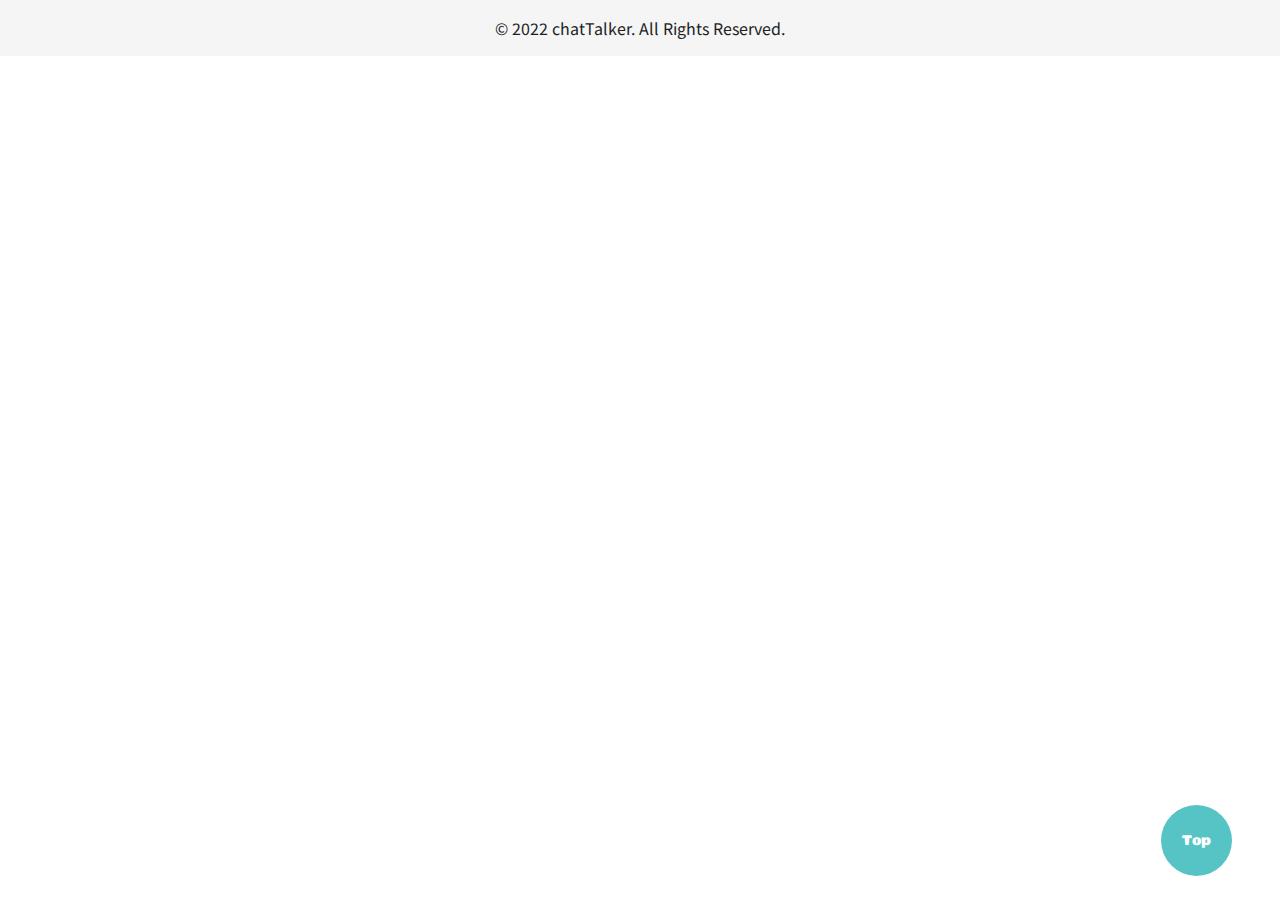
==== price.html @ 8a812c89 "index" ====
<!DOCTYPE html>
<html lang="en">
  <head>
    <meta charset="UTF-8" />
    <meta http-equiv="X-UA-Compatible" content="IE=edge" />
    <meta name="viewport" content="width=device-width, initial-scale=1.0" />
    <link rel="stylesheet" href="scss/all.css" />
    <script src="https://ajax.aspnetcdn.com/ajax/jQuery/jquery-3.6.0.min.js"></script>
    <title>ChatTalker 價格表</title>
  </head>
  <body>
    <button type="button" class="stickyTop text-center fz-16">Top</button>

    <!-- <header class="price_bg">
      <div class="m_yellowbb">
      <nav class="container card_box_aic">
        <a href="index.html"
          ><img
            class="logo"
            src="https://raw.githubusercontent.com/hexschool/webLayoutTraining1st/53d3c0b0e4d2885789ac1fcb666e427365a39207/chatTalker_images/logo.png"
            alt="chatTalker Logo"
        /></a>
        <a href="price.html" class="btn_nav btn_base">方案費用</a>
      </nav></div>
      <div class="banner container">
        <h1 class="fz-48b mfz-32">計費方式說明</h1>
        <h2>聊天機器人幫你實現增粉、轉單、客服等目標</h2>  
      </div>
      
      <img class="bannerpic" src="https://raw.githubusercontent.com/hexschool/webLayoutTraining1st/53d3c0b0e4d2885789ac1fcb666e427365a39207/chatTalker_images/banner.svg"> -->


    </header>

    <footer class="footerBottom text-center">
      © 2022 chatTalker. All Rights Reserved.
    </footer>
  </body>

  <script>
    $(".stickyTop").click(function () {
      $("html, body").animate({ scrollTop: 0 }, "slow");
      return false;
    });
  </script>
</html>
---- scss/all.css ----
@charset "UTF-8";
@import url("https://fonts.googleapis.com/css2?family=Comfortaa&family=Noto+Sans+TC:wght@400;700&family=Wendy+One&display=swap");
/* http://meyerweb.com/eric/tools/css/reset/ 
   v2.0 | 20110126
   License: none (public domain)
*/
html,
body,
div,
span,
applet,
object,
iframe,
h1,
h2,
h3,
h4,
h5,
h6,
p,
blockquote,
pre,
a,
abbr,
acronym,
address,
big,
cite,
code,
del,
dfn,
em,
img,
ins,
kbd,
q,
s,
samp,
small,
strike,
strong,
tt,
var,
b,
u,
i,
center,
dl,
dt,
dd,
ol,
ul,
li,
fieldset,
form,
label,
legend,
table,
caption,
tbody,
tfoot,
thead,
tr,
th,
td,
article,
aside,
canvas,
details,
embed,
figure,
figcaption,
footer,
header,
hgroup,
menu,
nav,
output,
ruby,
section,
summary,
time,
mark,
audio,
video {
  margin: 0;
  padding: 0;
  border: 0;
  font-size: 100%;
  font: inherit;
  vertical-align: baseline;
}

/* HTML5 display-role reset for older browsers */
article,
aside,
details,
figcaption,
figure,
footer,
header,
hgroup,
menu,
nav,
section {
  display: block;
}

body {
  line-height: 1;
}

ol,
ul {
  list-style: none;
}

blockquote,
q {
  quotes: none;
}

blockquote:before,
blockquote:after,
q:before,
q:after {
  content: '';
  content: none;
}

table {
  border-collapse: collapse;
  border-spacing: 0;
}

a {
  text-decoration: none;
}

*,
*::before,
*::after {
  box-sizing: border-box;
  -webkit-box-sizing: border-box;
}

img {
  -webkit-box-sizing: content-box;
          box-sizing: content-box;
  max-width: 100%;
  height: auto;
}

body {
  font-family: "Noto Sans TC", "PingFang TC", "Microsoft JhengHei", "微軟正黑體", "Helvetica Neue", Helvetica, Arial, sans-serif;
  font-size: 16px;
  color: #221E1F;
  font-weight: 400;
  line-height: 24px;
}

.container {
  max-width: 1128px;
  margin: 0 auto;
  padding-left: 20px;
  padding-right: 20px;
}

@media (max-width: 992px) {
  .container {
    max-width: 660px;
  }
}

nav {
  padding-top: 16px;
  padding-bottom: 16px;
  z-index: 10;
  position: relative;
}

nav .logo {
  width: auto;
  height: 40px;
}

@media (max-width: 992px) {
  .m_yellowbb {
    border-bottom: 2px solid #F5CA52;
    z-index: 10;
  }
  nav div {
    padding-top: 16px;
    padding-bottom: 16px;
  }
  nav .logo {
    height: 24px;
    vertical-align: middle;
  }
}

.footerBottom {
  padding-top: 16px;
  padding-bottom: 16px;
  background-color: #F5F5F5;
}

.stickyTop {
  border-radius: 50px;
  border: 0px;
  background-color: #56C4C5;
  font-family: 'Wendy One', sans-serif;
  color: #FFFFFF;
  display: block;
  position: fixed;
  bottom: 24px;
  right: 48px;
  width: 71px;
  height: 71px;
  cursor: pointer;
  z-index: 5;
}

.stickyTop:hover {
  background-color: #2e8687;
  border: 5px solid #2e8687;
  width: 74px;
  height: 74px;
  bottom: 22px;
  right: 46px;
}

@media (max-width: 992px) {
  .stickyTop {
    font-size: 14px;
    width: 50px;
    height: 50px;
    bottom: 40px;
    right: 16px;
  }
  .stickyTop:hover {
    width: 54px;
    height: 54px;
    bottom: 38px;
    right: 14px;
  }
}

.fz-48b {
  font-size: 48px;
  font-weight: 700;
  line-height: 70px;
}

.fz-32b {
  font-size: 32px;
  font-weight: 700;
  line-height: 46px;
}

.fz-24b {
  font-size: 24px;
  font-weight: 700;
}

.fz-18b {
  font-size: 18px;
  font-weight: 700;
  line-height: 26px;
}

.fz-16b {
  font-size: 16px;
  font-weight: 700;
}

.fz-20 {
  font-size: 20px;
}

.fz-18 {
  font-size: 18px;
  line-height: 26px;
}

.fz-16 {
  font-size: 16px;
}

@media (max-width: 992px) {
  .mfz-32 {
    font-size: 32px;
    line-height: 46px;
  }
  .mfz-28 {
    font-size: 28px;
  }
  .mfz-24 {
    font-size: 24px;
  }
  .mfz-18 {
    font-size: 18px;
    line-height: 26px;
  }
  .mfz-16 {
    font-size: 16px;
  }
}

.fc-green {
  color: #56C4C5;
}

.fc-black {
  color: #221E1F;
}

.text-center {
  text-align: center;
}

.col-1 {
  width: 100%;
}

.col-2 {
  width: 50%;
}

.col-3 {
  width: 33.333%;
}

.col-4 {
  width: 25%;
}

.col-5-12 {
  width: 42%;
}

.col-7-12 {
  width: 58%;
}

@media (max-width: 992px) {
  .mcol-1 {
    width: 100%;
  }
}

.card_box_aic {
  display: -webkit-box;
  display: -ms-flexbox;
  display: flex;
  -ms-flex-wrap: wrap;
      flex-wrap: wrap;
  -webkit-box-pack: justify;
      -ms-flex-pack: justify;
          justify-content: space-between;
  -webkit-box-align: center;
      -ms-flex-align: center;
          align-items: center;
}

.card_box_ais {
  display: -webkit-box;
  display: -ms-flexbox;
  display: flex;
  -ms-flex-wrap: wrap;
      flex-wrap: wrap;
  -webkit-box-pack: justify;
      -ms-flex-pack: justify;
          justify-content: space-between;
  -webkit-box-align: stretch;
      -ms-flex-align: stretch;
          align-items: stretch;
}

.btn_base {
  /* Structure */
  display: inline-block;
  vertical-align: middle;
  text-align: center;
  cursor: pointer;
  font-family: "Noto Sans TC", "PingFang TC", "Microsoft JhengHei", "微軟正黑體", "Helvetica Neue", Helvetica, Arial, sans-serif;
}

.btn_nav {
  font-size: 16px;
  padding: 8px 32px;
  border: none;
  background-color: #FF5D50;
  border-radius: 22px;
  color: #FFFFFF;
}

.btn_nav:hover {
  background-color: #e91100;
}

.btn_solid,
.btn_active {
  font-size: 18px;
  padding: 12px 32px;
  border-radius: 27px;
  color: #FFFFFF;
  background-color: #56C4C5;
}

.btn_solid:hover {
  background-color: #2e8687;
}

.btn_ghost {
  font-size: 18px;
  padding: 12px 32px;
  border-radius: 27px;
  color: #56C4C5;
  background-color: #FFFFFF;
  border: 1px solid #56C4C5;
}

.btn_ghost:hover {
  color: #FFFFFF;
  background-color: #56C4C5;
}

.dec_circle_top {
  max-width: 360px;
  -webkit-transform: translateX(-65%) translateY(-50%);
          transform: translateX(-65%) translateY(-50%);
}

.imgwrap {
  position: relative;
  margin-top: -117px;
  outline: 1px #00000014;
}

.dec_circle_middle {
  position: absolute;
  right: 0;
  width: 310px;
  overflow-x: hidden;
  z-index: -1;
}

.dec_circle_middle img {
  -webkit-transform: translateX(100px);
          transform: translateX(100px);
}

.dec_circle_bottom {
  max-width: 150px;
  margin-left: -75px;
  z-index: -99;
  position: relative;
}

@media (max-width: 992px) {
  .dec_circle_top {
    width: 126px;
    -webkit-transform: translateX(-65%) translateY(100%);
            transform: translateX(-65%) translateY(100%);
  }
  .imgwrap {
    margin-top: -103px;
  }
  .dec_circle_middle {
    width: 135px;
  }
  .dec_circle_middle img {
    -webkit-transform: translateX(47px);
            transform: translateX(47px);
  }
}

.index_bg {
  background-image: url("https://raw.githubusercontent.com/hexschool/webLayoutTraining1st/53d3c0b0e4d2885789ac1fcb666e427365a39207/chatTalker_images/bg_home.svg");
  background-position: right 0px bottom 0px;
  background-repeat: no-repeat;
  height: 768px;
}

.index_bg .banner {
  padding-top: 30px;
  padding-bottom: 30px;
}

.index_bg h3 {
  margin: 8px 0 16px 0;
}

@media (max-width: 992px) {
  .index_bg {
    background-image: url("https://raw.githubusercontent.com/hexschool/webLayoutTraining1st/53d3c0b0e4d2885789ac1fcb666e427365a39207/chatTalker_images/bg_home_sm.svg");
    background-position: left 50% bottom 0px;
    height: auto;
  }
  .index_bg .banner {
    -webkit-box-orient: vertical;
    -webkit-box-direction: normal;
        -ms-flex-direction: column;
            flex-direction: column;
    padding-top: 32px;
    padding-bottom: 32px;
  }
}

.socialapp {
  margin-top: -240px;
}

.socialapp h2 {
  margin-bottom: 48px;
}

.socialapp li {
  width: 33.3333%;
  text-align: center;
}

.socialapp li img {
  max-width: 90px;
}

.socialapp h4 {
  font-weight: 700;
  font-size: 24px;
  color: #221E1F;
  margin-top: 24px;
  margin-bottom: 24px;
}

.socialapp p {
  color: #747474;
}

@media (max-width: 992px) {
  .socialapp {
    margin-top: 0px;
  }
  .socialapp li {
    width: 100%;
    margin-bottom: 24px;
  }
  .socialapp h4 {
    font-weight: 700;
    font-size: 18px;
    color: #221E1F;
    margin-top: 16px;
    margin-bottom: 16px;
  }
}

.anyrole h2 {
  margin-bottom: 16px;
  margin-top: 100px;
}

.anyrole h3 {
  margin-bottom: 48px;
}

.anyrole li {
  width: calc(100% / 4 - 12px);
  border-radius: 12px;
  -webkit-box-shadow: 0px 2px 10px #00000014;
          box-shadow: 0px 2px 10px #00000014;
  text-align: center;
  margin-right: 16px;
  padding-bottom: 24px;
  background-color: #FFFFFF;
}

.anyrole li:nth-last-child(1) {
  margin-right: 0;
}

.anyrole li img {
  max-width: 260px;
  border-radius: 12px 12px 0px 0px;
}

.anyrole h4 {
  font-weight: 700;
  font-size: 16px;
  color: #56C4C5;
  margin-top: 16px;
  margin-bottom: 16px;
}

@media (max-width: 992px) {
  .anyrole {
    margin-top: 0px;
  }
  .anyrole ul {
    -webkit-box-pack: center;
        -ms-flex-pack: center;
            justify-content: center;
    margin-right: 0;
  }
  .anyrole li {
    width: 260px;
    margin-bottom: 24px;
    margin-right: 8px;
    margin-left: 8px;
  }
  .anyrole h3 {
    margin-bottom: 32px;
  }
}

.persona {
  margin-top: 217px;
}

.persona ul {
  -webkit-box-pack: start;
      -ms-flex-pack: start;
          justify-content: start;
}

.persona li {
  width: 230px;
  padding-left: 32px;
  padding-right: 32px;
  border-radius: 12px;
  -webkit-box-shadow: 0px 2px 10px #00000014;
          box-shadow: 0px 2px 10px #00000014;
  margin-bottom: 28px;
  padding: 32px;
  padding-bottom: 48px;
}

.persona li:nth-child(odd) {
  margin-right: 47px;
}

.persona h2 {
  margin-bottom: 16px;
}

.persona h4 {
  font-weight: 700;
  font-size: 18px;
  color: #221E1F;
  margin-top: 24px;
  margin-bottom: 20px;
}

.persona a {
  margin-top: 24px;
}

.bg-circle {
  width: 86px;
  height: 86px;
  border-radius: 50px;
  text-align: center;
  -webkit-box-shadow: 0px 2px 10px #00000014;
          box-shadow: 0px 2px 10px #00000014;
  position: relative;
}

.bg-circle img {
  position: absolute;
  left: 50%;
  top: 50%;
  -webkit-transform: translateX(-50%) translateY(-50%);
          transform: translateX(-50%) translateY(-50%);
}

@media (max-width: 992px) {
  .persona {
    -ms-flex-wrap: wrap-reverse;
        flex-wrap: wrap-reverse;
    margin-top: 163px;
  }
  .persona ul {
    -webkit-box-pack: center;
        -ms-flex-pack: center;
            justify-content: center;
  }
  .persona li {
    margin: 0px 10px 24px 10px;
  }
  .persona li:nth-child(odd) {
    margin-right: 10px;
  }
  .titlebox {
    text-align: center;
    padding: 0px;
    margin-bottom: 44px;
  }
}

.comment {
  margin-top: 100px;
}

.comment h2 {
  margin-top: 72px;
  margin-bottom: 48px;
}

.comment ul {
  margin-top: -40px;
}

.comment hr {
  border: 1px solid #DDDDDD;
  margin-top: 24px;
  margin-bottom: 24px;
}

.comment li {
  width: calc(100%/3 - 10.67px);
  -webkit-box-shadow: 0px 2px 10px #00000014;
          box-shadow: 0px 2px 10px #00000014;
  border-radius: 12px;
  margin-right: 16px;
  padding: 0 32px 24px 32px;
  background-color: #FFFFFF;
}

.comment li:nth-last-child(1) {
  margin-right: 0px;
}

.comment .textbye {
  overflow: hidden;
  text-overflow: ellipsis;
  display: -webkit-box;
  -webkit-line-clamp: 3;
  -webkit-box-orient: vertical;
}

.facepic {
  border-radius: 50px;
  width: 80px;
  margin-top: -56px;
}

.name-rate {
  margin-top: 8px;
}

.rate img {
  margin-right: 8px;
  vertical-align: middle;
}

@media (max-width: 992px) {
  .comment li {
    width: 100%;
    margin-bottom: 32px;
  }
  .comment hr {
    margin-top: 16px;
    margin-bottom: 16px;
  }
}

.footerBanner {
  margin-top: 100px;
  margin-bottom: 100px;
  background-image: url("https://raw.githubusercontent.com/hexschool/webLayoutTraining1st/53d3c0b0e4d2885789ac1fcb666e427365a39207/chatTalker_images/home_footer.svg");
  background-repeat: no-repeat;
  background-position: center;
  background-size: cover;
  width: 100%;
  padding-top: 260px;
}

.footerBanner p {
  margin-bottom: 48px;
}

.footerBanner .btn_base {
  margin: 0 auto;
}

@media (max-width: 992px) {
  .footerBanner {
    padding-top: 293px;
    margin-bottom: 60px;
    margin-top: 60px;
  }
}

@media (max-width: 624px) {
  .footerBanner {
    background-size: contain;
    background-image: url("https://raw.githubusercontent.com/hexschool/webLayoutTraining1st/53d3c0b0e4d2885789ac1fcb666e427365a39207/chatTalker_images/footer_sm.svg");
    background-position: top;
  }
}
/*# sourceMappingURL=all.css.map */
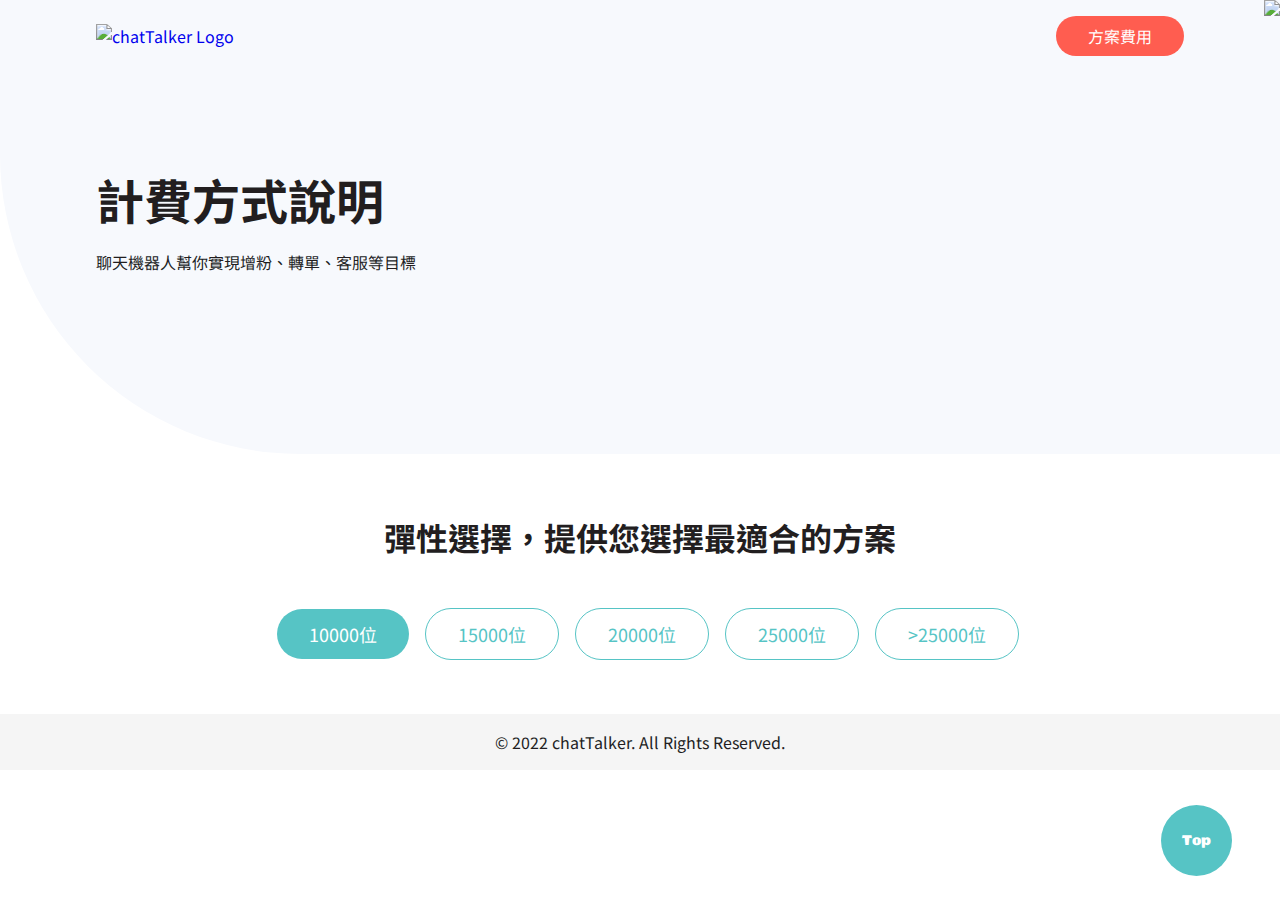
==== commit 36a58083: "price page header" ====
--- a/price.html
+++ b/price.html
@@ -11,26 +11,46 @@
   <body>
     <button type="button" class="stickyTop text-center fz-16">Top</button>
 
-    <!-- <header class="price_bg">
+    <header class="price_bg">
       <div class="m_yellowbb">
-      <nav class="container card_box_aic">
-        <a href="index.html"
-          ><img
-            class="logo"
-            src="https://raw.githubusercontent.com/hexschool/webLayoutTraining1st/53d3c0b0e4d2885789ac1fcb666e427365a39207/chatTalker_images/logo.png"
-            alt="chatTalker Logo"
-        /></a>
-        <a href="price.html" class="btn_nav btn_base">方案費用</a>
-      </nav></div>
-      <div class="banner container">
-        <h1 class="fz-48b mfz-32">計費方式說明</h1>
-        <h2>聊天機器人幫你實現增粉、轉單、客服等目標</h2>  
+        <nav class="container card_box_aic">
+          <a href="index.html"
+            ><img
+              class="logo"
+              src="https://raw.githubusercontent.com/hexschool/webLayoutTraining1st/53d3c0b0e4d2885789ac1fcb666e427365a39207/chatTalker_images/logo.png"
+              alt="chatTalker Logo"
+          /></a>
+          <a href="price.html" class="btn_nav btn_base">方案費用</a>
+        </nav>
       </div>
-      
-      <img class="bannerpic" src="https://raw.githubusercontent.com/hexschool/webLayoutTraining1st/53d3c0b0e4d2885789ac1fcb666e427365a39207/chatTalker_images/banner.svg"> -->
+      <div class="banner">
+        <h1 class="fz-48b mfz-32 container">計費方式說明</h1>
+        <h2 class="container">聊天機器人幫你實現增粉、轉單、客服等目標</h2>
+        <img
+        class="bannerpic"
+        src="https://raw.githubusercontent.com/hexschool/webLayoutTraining1st/53d3c0b0e4d2885789ac1fcb666e427365a39207/chatTalker_images/banner.svg"
+      />
+      </div>
 
 
     </header>
+
+<div class="priceTable container">
+  <h2 class="fz-32b mfz-28 text-center">彈性選擇，提供您選擇最適合的方案</h2>
+<ul class="price_btn">
+  <li><button type="button" class="btn_base btn_solid">10000位</button></li>
+  <li><button type="button" class="btn_base btn_ghost">15000位</button></li>
+  <li><button type="button" class="btn_base btn_ghost">20000位</button></li>
+  <li><button type="button" class="btn_base btn_ghost">25000位</button></li>
+  <li><button type="button" class="btn_base btn_ghost">>25000位</button></li>
+</ul>
+
+<ul>
+  <li class="priceBOx"></li>
+  <li class="priceBOx"></li>
+</ul>
+
+</div>
 
     <footer class="footerBottom text-center">
       © 2022 chatTalker. All Rights Reserved.
--- a/scss/all.css
+++ b/scss/all.css
@@ -406,6 +406,7 @@
   border-radius: 27px;
   color: #FFFFFF;
   background-color: #56C4C5;
+  border: none;
 }
 
 .btn_solid:hover {
@@ -702,7 +703,6 @@
 
 .comment h2 {
   margin-top: 72px;
-  margin-bottom: 48px;
 }
 
 .comment ul {
@@ -753,9 +753,18 @@
 }
 
 @media (max-width: 992px) {
+  .comment h2 {
+    margin-bottom: 0px;
+  }
+  .comment ul {
+    margin-top: -56px;
+  }
   .comment li {
     width: 100%;
-    margin-bottom: 32px;
+    margin-bottom: 90px;
+  }
+  .comment li:nth-last-child(1) {
+    margin-bottom: 0;
   }
   .comment hr {
     margin-top: 16px;
@@ -797,4 +806,83 @@
     background-position: top;
   }
 }
+
+.price_bg {
+  max-height: 470px;
+  background-color: #F7F9FD;
+  background-repeat: no-repeat;
+  background-position: top right;
+  border-radius: 0px 0px 0px 300px;
+}
+
+.price_bg h1 {
+  margin-bottom: 16px;
+}
+
+.price_bg .banner {
+  padding-bottom: 180px;
+  padding-top: 92px;
+}
+
+.bannerpic {
+  position: absolute;
+  top: 0;
+  right: 0;
+}
+
+@media (max-width: 992px) {
+  .price_bg {
+    border-radius: 0px 0px 0px 120px;
+  }
+  .price_bg .m_yellowbb {
+    background-color: #FFFFFF;
+  }
+  .price_bg .banner {
+    padding-bottom: 120px;
+    padding-top: 48px;
+  }
+  .price_bg .bannerpic {
+    width: 50%;
+    top: 73.6px;
+  }
+}
+
+@media (max-width: 624px) {
+  .price_bg {
+    max-height: 568px;
+  }
+  .price_bg .banner {
+    padding-bottom: 361px;
+    background-image: url("https://raw.githubusercontent.com/hexschool/webLayoutTraining1st/53d3c0b0e4d2885789ac1fcb666e427365a39207/chatTalker_images/banner_sm.svg");
+    background-repeat: no-repeat;
+    background-size: cover;
+    background-position: bottom right;
+    max-height: 495px;
+  }
+  .price_bg .bannerpic {
+    display: none;
+  }
+}
+
+.priceTable h2 {
+  margin-top: 60px;
+  margin-bottom: 48px;
+}
+
+.price_btn {
+  display: -webkit-box;
+  display: -ms-flexbox;
+  display: flex;
+  -webkit-box-pack: center;
+      -ms-flex-pack: center;
+          justify-content: center;
+  -webkit-box-align: center;
+      -ms-flex-align: center;
+          align-items: center;
+  margin-bottom: 54px;
+}
+
+.price_btn li {
+  margin-left: 16px;
+}
 /*# sourceMappingURL=all.css.map */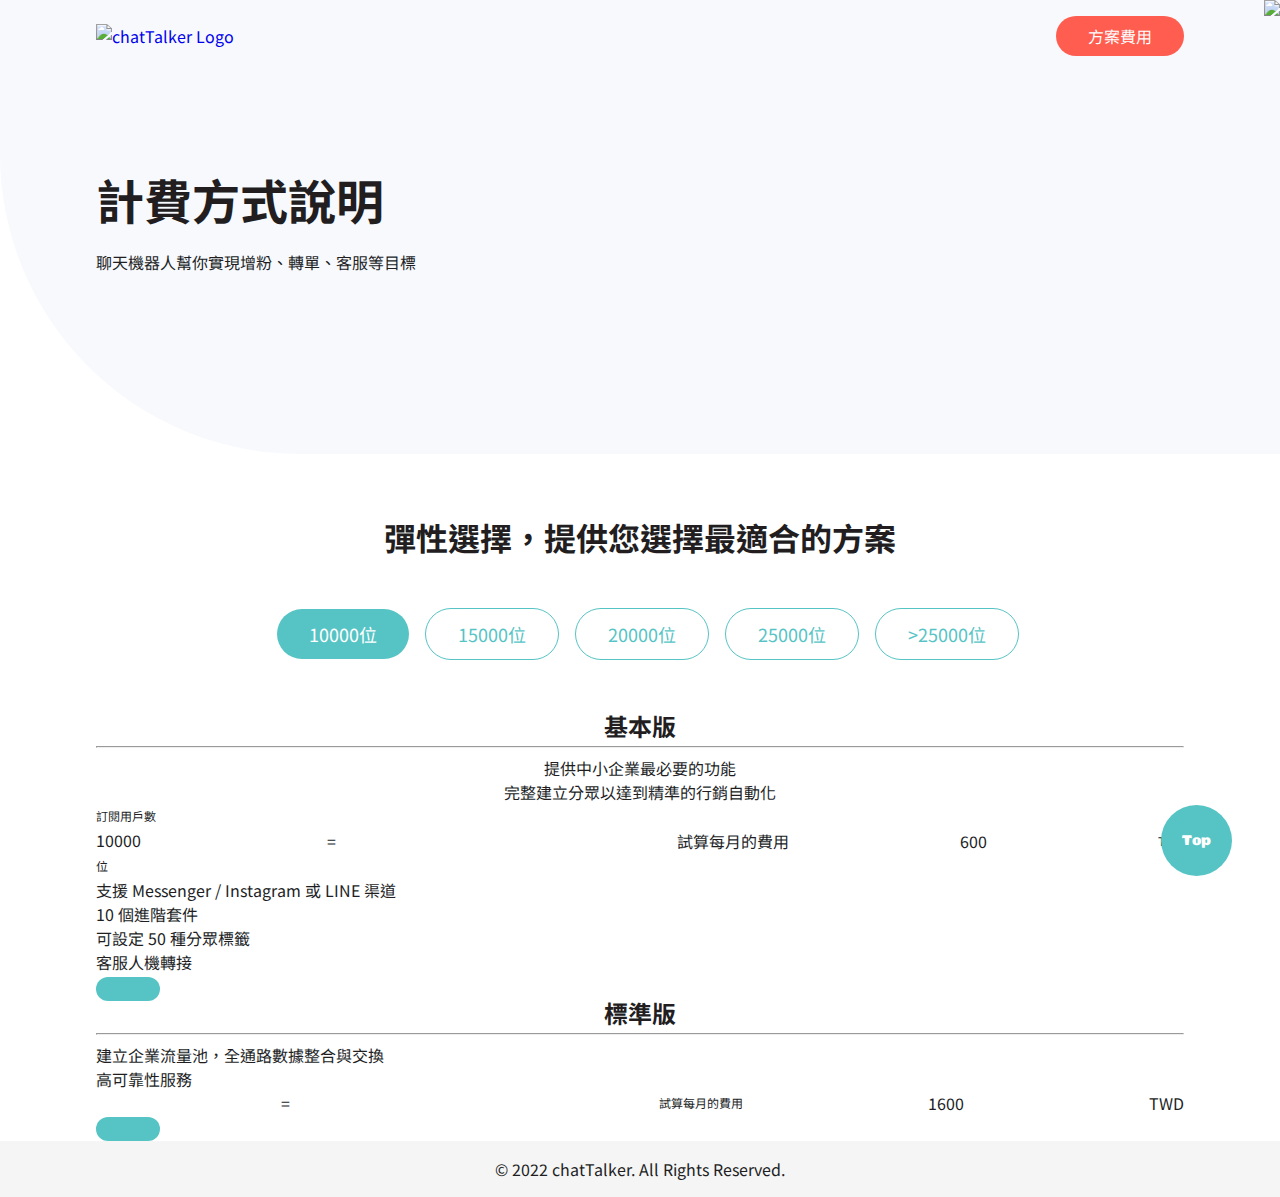
==== commit f966980c: "price table" ====
--- a/price.html
+++ b/price.html
@@ -46,8 +46,50 @@
 </ul>
 
 <ul>
-  <li class="priceBOx"></li>
-  <li class="priceBOx"></li>
+  <li class="priceBox">
+    <h4 class="text-center fz-24b">基本版</h4>
+    <hr>
+    <p class="text-center ">提供中小企業最必要的功能<br>完整建立分眾以達到精準的行銷自動化</p>
+    <div class="priceMath card_box_aic">
+      <div class="subcirbe">
+        <p class="fz-12">訂閱用戶數</p>
+        <p class="ppl fz-32">10000</p><span class="fz-12">位</span>
+      </div>
+      <p>=</p>
+      <div class="fee"></div>
+      <p>試算每月的費用</p>
+      <p class="fz-32">600</p><span class="fz-12">TWD</span>
+    </div>
+    <ul class="function">
+      <li>支援 Messenger / Instagram 或 LINE 渠道</li>
+      <li>10 個進階套件</li>
+      <li>可設定 50 種分眾標籤</li>
+      <li>客服人機轉接</li>
+    </ul>
+    <a href="#" class="btn_base btn_solid"></a>
+  </li>
+  <li class="priceBox">
+    <h4 class="text-center fz-24b">標準版</h4>
+    <hr>
+    <p>建立企業流量池，全通路數據整合與交換<br>高可靠性服務</p>
+    <div class="priceMath card_box_aic">
+      <div class="subcirbe">
+        <p></p>
+        <p class="fz-32"><span class="fz-12"></span></p>
+      </div>
+      <p>=</p>
+      <div class="fee"></div>
+      <p class="fz-12">試算每月的費用</p>
+      <p>1600</p><span>TWD</span>
+    </div>
+    <ul class="function">
+      <li></li>
+      <li></li>
+      <li></li>
+      <li></li>
+    </ul>
+    <a href="#" class="btn_base btn_solid"></a>
+  </li>
 </ul>
 
 </div>
--- a/scss/all.css
+++ b/scss/all.css
@@ -287,6 +287,10 @@
   font-size: 16px;
 }
 
+.fz-12 {
+  font-size: 12px;
+}
+
 @media (max-width: 992px) {
   .mfz-32 {
     font-size: 32px;
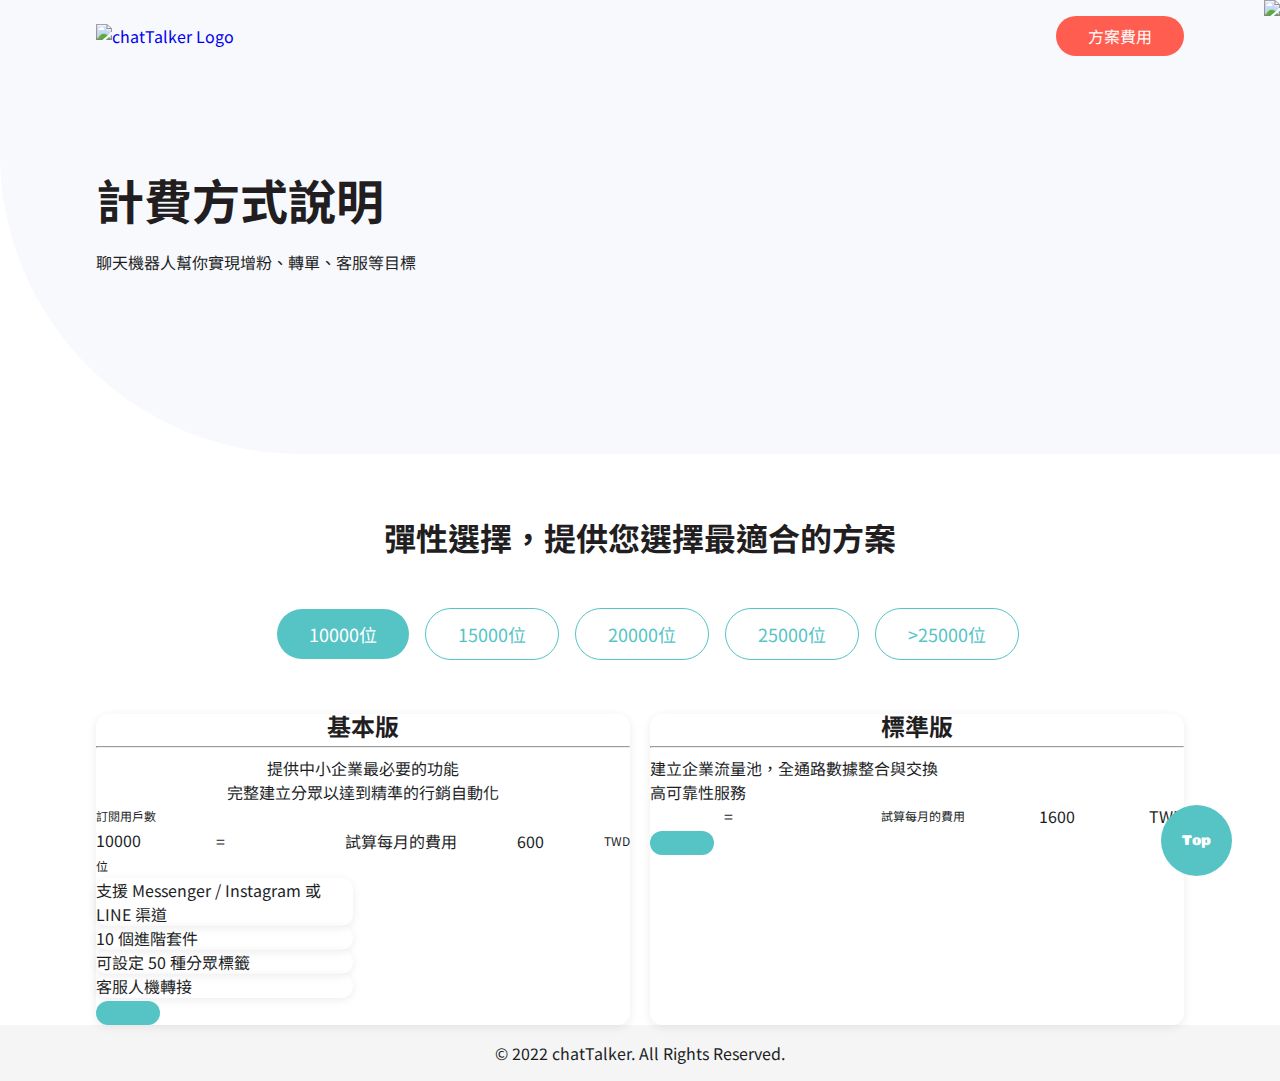
==== commit 99a5ac06: "price" ====
--- a/price.html
+++ b/price.html
@@ -45,8 +45,8 @@
   <li><button type="button" class="btn_base btn_ghost">>25000位</button></li>
 </ul>
 
-<ul>
-  <li class="priceBox">
+<ul class="card_box_ais priceBox">
+  <li class="">
     <h4 class="text-center fz-24b">基本版</h4>
     <hr>
     <p class="text-center ">提供中小企業最必要的功能<br>完整建立分眾以達到精準的行銷自動化</p>
@@ -68,7 +68,7 @@
     </ul>
     <a href="#" class="btn_base btn_solid"></a>
   </li>
-  <li class="priceBox">
+  <li class="">
     <h4 class="text-center fz-24b">標準版</h4>
     <hr>
     <p>建立企業流量池，全通路數據整合與交換<br>高可靠性服務</p>
--- a/scss/all.css
+++ b/scss/all.css
@@ -889,4 +889,15 @@
 .price_btn li {
   margin-left: 16px;
 }
+
+.priceBox li:first-child {
+  margin-right: 20px;
+}
+
+.priceBox li {
+  width: calc(100%/2 - 10px);
+  border-radius: 12px;
+  -webkit-box-shadow: 0px 2px 10px #00000014;
+          box-shadow: 0px 2px 10px #00000014;
+}
 /*# sourceMappingURL=all.css.map */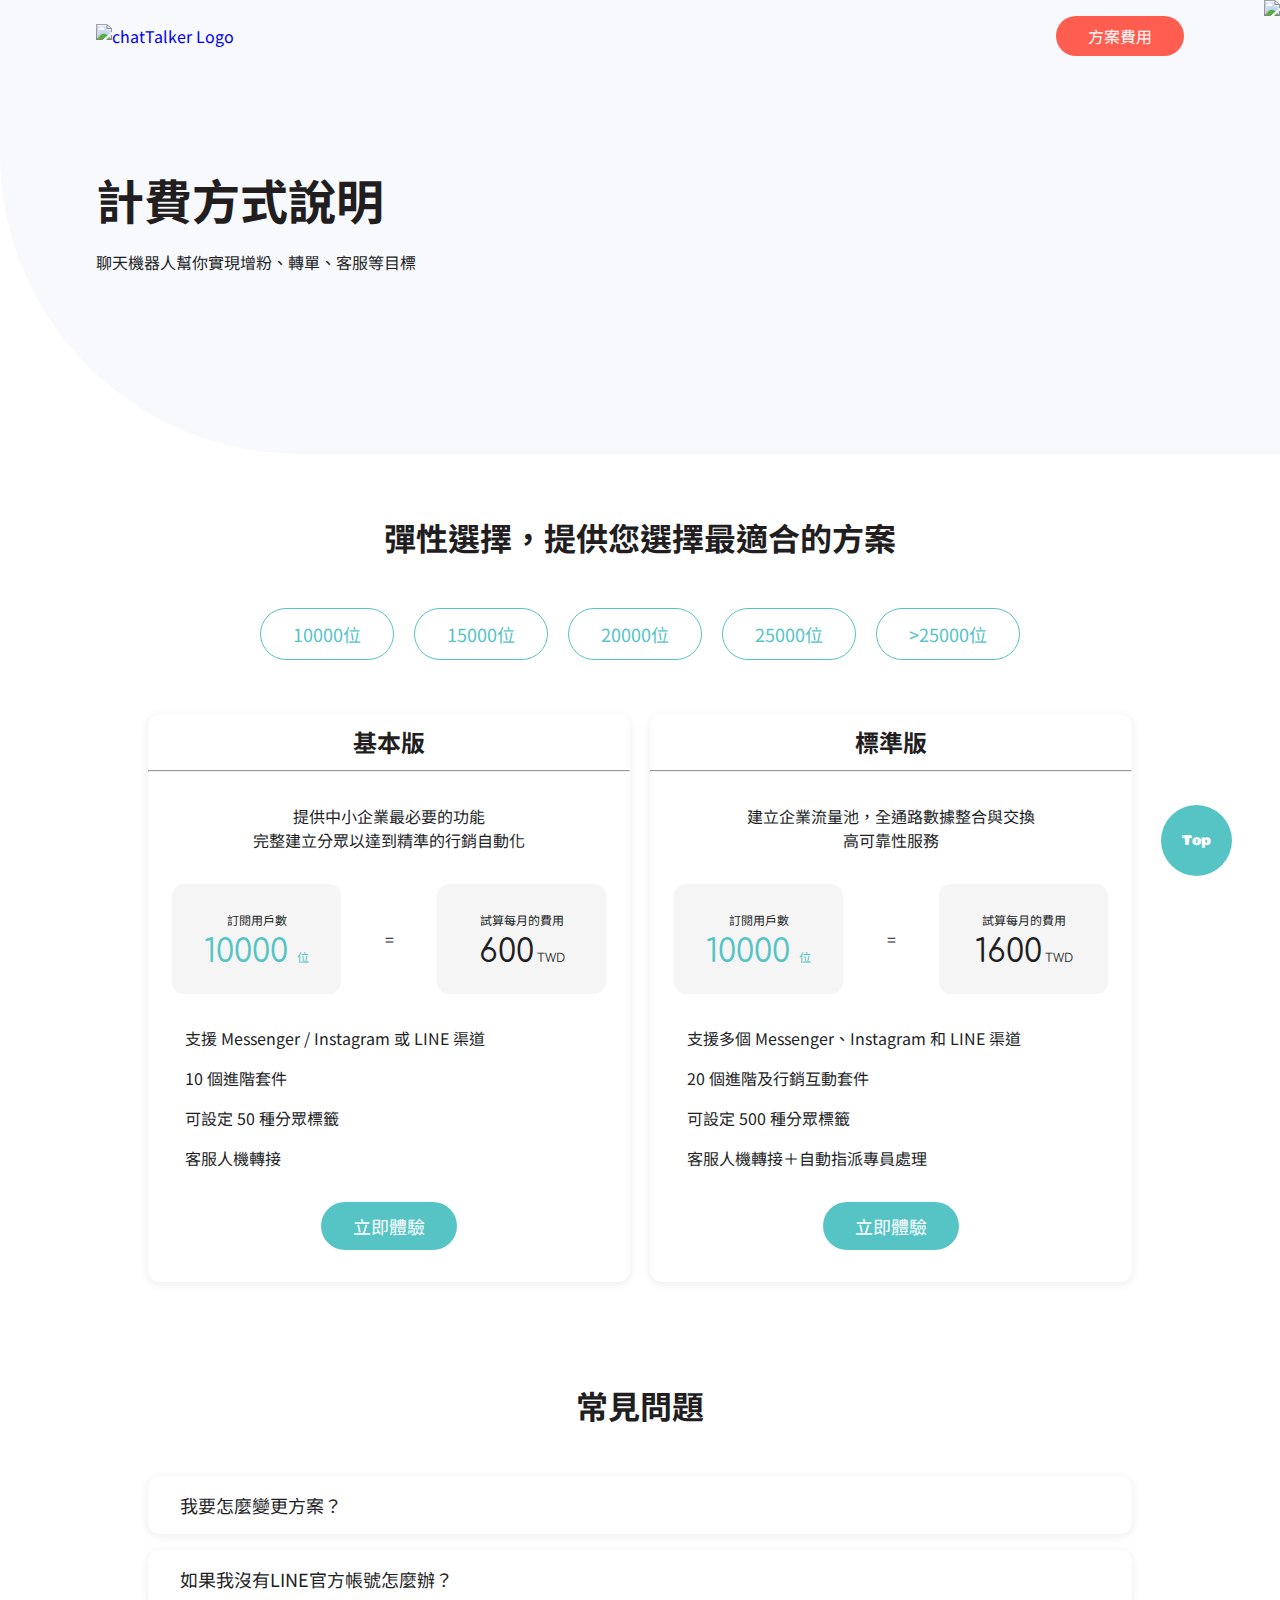
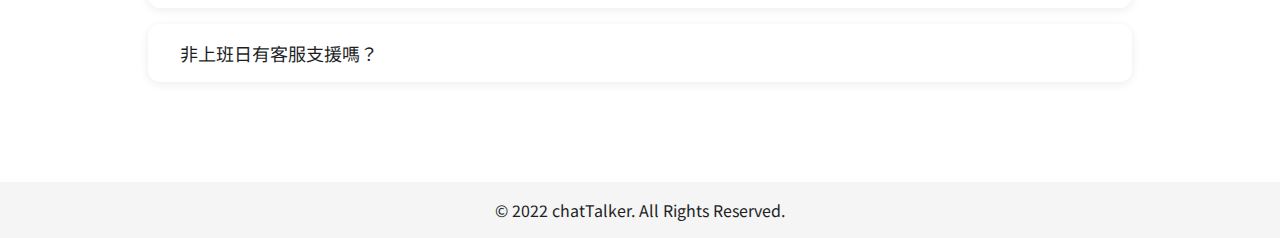
==== commit a80b78dc: "done_v1" ====
--- a/price.html
+++ b/price.html
@@ -27,82 +27,158 @@
         <h1 class="fz-48b mfz-32 container">計費方式說明</h1>
         <h2 class="container">聊天機器人幫你實現增粉、轉單、客服等目標</h2>
         <img
-        class="bannerpic"
-        src="https://raw.githubusercontent.com/hexschool/webLayoutTraining1st/53d3c0b0e4d2885789ac1fcb666e427365a39207/chatTalker_images/banner.svg"
-      />
+          class="bannerpic"
+          src="https://raw.githubusercontent.com/hexschool/webLayoutTraining1st/53d3c0b0e4d2885789ac1fcb666e427365a39207/chatTalker_images/banner.svg"
+        />
+      </div>
+    </header>
+    <main>
+      <div class="priceTable">
+        <h2 class="fz-32b mfz-28 text-center container">
+          彈性選擇，提供您選擇最適合的方案
+        </h2>
+        <div class="price_btn">
+          <div class="nobar">
+            <button type="button" class="chooseBtn btn_base btn_ghost fz-18 font-number">
+              10000</button>
+            <button type="button" class="chooseBtn btn_base btn_ghost fz-18 font-number">
+              15000</button>
+            <button type="button" class="chooseBtn btn_base btn_ghost fz-18 font-number">
+              20000</button>
+            <button type="button" class="chooseBtn btn_base btn_ghost fz-18 font-number">
+              25000</button>
+            <button type="button" class="chooseBtn btn_base btn_ghost fz-18 mfz-16 font-number">
+              >25000</button>
+          </div>
+        </div>
+        <img
+          src="https://raw.githubusercontent.com/hexschool/webLayoutTraining1st/53d3c0b0e4d2885789ac1fcb666e427365a39207/chatTalker_images/ball03.svg"
+          class="dec_circle_price"
+        />
+        <div class="card_box_ais priceSection container">
+          <div class="priceBox">
+            <h4 class="text-center fz-24b">基本版</h4>
+            <hr />
+            <div class="wrap_priceDetail">
+              <p class="text-center">
+                提供中小企業最必要的功能<br />完整建立分眾以達到精準的行銷自動化
+              </p>
+              <div class="priceMath card_box_aic">
+                <div>
+                  <p class="fz-12 text-center">訂閱用戶數</p>
+                  <p
+                    class="fillNum fz-32 mfz-28 fc-green text-center font-number"
+                  >
+                    10000
+                  </p>
+                </div>
+                <p>=</p>
+                <div>
+                  <p class="fz-12 text-center">試算每月的費用</p>
+                  <p class="fillFee fz-32 mfz-28 text-center font-number">
+                    600
+                  </p>
+                </div>
+              </div>
+              <ul class="function">
+                <li>支援 Messenger / Instagram 或 LINE 渠道</li>
+                <li>10 個進階套件</li>
+                <li>可設定 50 種分眾標籤</li>
+                <li>客服人機轉接</li>
+              </ul>
+              <a href="#" class="btn_base btn_solid">立即體驗</a>
+            </div>
+          </div>
+          <div class="priceBox">
+            <h4 class="text-center fz-24b">標準版</h4>
+            <hr />
+            <div class="wrap_priceDetail">
+              <p class="text-center">
+                建立企業流量池，全通路數據整合與交換<br />高可靠性服務
+              </p>
+              <div class="priceMath card_box_aic">
+                <div>
+                  <p class="fz-12 text-center">訂閱用戶數</p>
+                  <p
+                    class="fillNum fz-32 mfz-28 fc-green text-center font-number"
+                  >
+                    10000
+                  </p>
+                </div>
+                <p>=</p>
+                <div class="fee">
+                  <p class="fz-12 text-center">試算每月的費用</p>
+                  <p class="fillFee fz-32 mfz-28 text-center font-number">
+                    1600
+                  </p>
+                </div>
+              </div>
+              <ul class="function">
+                <li>支援多個 Messenger、Instagram 和 LINE 渠道</li>
+                <li>20 個進階及行銷互動套件</li>
+                <li>可設定 500 種分眾標籤</li>
+                <li>客服人機轉接＋自動指派專員處理</li>
+              </ul>
+              <a href="#" class="btn_base btn_solid">立即體驗</a>
+            </div>
+          </div>
+        </div>
       </div>
 
-
-    </header>
-
-<div class="priceTable container">
-  <h2 class="fz-32b mfz-28 text-center">彈性選擇，提供您選擇最適合的方案</h2>
-<ul class="price_btn">
-  <li><button type="button" class="btn_base btn_solid">10000位</button></li>
-  <li><button type="button" class="btn_base btn_ghost">15000位</button></li>
-  <li><button type="button" class="btn_base btn_ghost">20000位</button></li>
-  <li><button type="button" class="btn_base btn_ghost">25000位</button></li>
-  <li><button type="button" class="btn_base btn_ghost">>25000位</button></li>
-</ul>
-
-<ul class="card_box_ais priceBox">
-  <li class="">
-    <h4 class="text-center fz-24b">基本版</h4>
-    <hr>
-    <p class="text-center ">提供中小企業最必要的功能<br>完整建立分眾以達到精準的行銷自動化</p>
-    <div class="priceMath card_box_aic">
-      <div class="subcirbe">
-        <p class="fz-12">訂閱用戶數</p>
-        <p class="ppl fz-32">10000</p><span class="fz-12">位</span>
+      <div class="qaSection container">
+        <h2 class="fz-32b text-center mfz-28">常見問題</h2>
+        <ul class="qalist">
+          <li>
+            <h4 class="fz-18 mfz-16 qatoggle">我要怎麼變更方案？</h4>
+            <p class="qacontent">
+              請聯絡您的業務專員修改訂閱方案，我們將為您進行變更流程。
+            </p>
+          </li>
+          <li>
+            <h4 class="fz-18 mfz-16 qatoggle">
+              如果我沒有LINE官方帳號怎麼辦？
+            </h4>
+            <p class="qacontent">
+              沒關係的，只要您是我們任何一個方案的夥伴，我們的專員可以協助辦理哦！
+            </p>
+          </li>
+          <li>
+            <h4 class="fz-18 mfz-16 qatoggle">非上班日有客服支援嗎？</h4>
+            <p class="qacontent">
+              當然哦！我們錢都收了，不會拋棄你的！
+              請您直接來我們公司，我們假日也都在辦公室。
+            </p>
+          </li>
+        </ul>
       </div>
-      <p>=</p>
-      <div class="fee"></div>
-      <p>試算每月的費用</p>
-      <p class="fz-32">600</p><span class="fz-12">TWD</span>
-    </div>
-    <ul class="function">
-      <li>支援 Messenger / Instagram 或 LINE 渠道</li>
-      <li>10 個進階套件</li>
-      <li>可設定 50 種分眾標籤</li>
-      <li>客服人機轉接</li>
-    </ul>
-    <a href="#" class="btn_base btn_solid"></a>
-  </li>
-  <li class="">
-    <h4 class="text-center fz-24b">標準版</h4>
-    <hr>
-    <p>建立企業流量池，全通路數據整合與交換<br>高可靠性服務</p>
-    <div class="priceMath card_box_aic">
-      <div class="subcirbe">
-        <p></p>
-        <p class="fz-32"><span class="fz-12"></span></p>
-      </div>
-      <p>=</p>
-      <div class="fee"></div>
-      <p class="fz-12">試算每月的費用</p>
-      <p>1600</p><span>TWD</span>
-    </div>
-    <ul class="function">
-      <li></li>
-      <li></li>
-      <li></li>
-      <li></li>
-    </ul>
-    <a href="#" class="btn_base btn_solid"></a>
-  </li>
-</ul>
-
-</div>
-
+    </main>
     <footer class="footerBottom text-center">
       © 2022 chatTalker. All Rights Reserved.
     </footer>
   </body>
 
   <script>
+    //scroll top
     $(".stickyTop").click(function () {
       $("html, body").animate({ scrollTop: 0 }, "slow");
       return false;
     });
+
+    // choose price
+    $(document).ready(function () {
+      $(".chooseBtn").click(function () {
+        $(".fillNum").text($(this).text());
+        $(this).addClass('btn_active');
+        $(this).siblings().removeClass('btn_active');
+      });
+    });
+
+    // Q&A
+    $(document).ready(function () {
+      $(".qatoggle").click(function () {
+        $(this).siblings(".qacontent").slideToggle();
+        $(this).toggleClass("active");
+      });
+    });
   </script>
 </html>
--- a/scss/all.css
+++ b/scss/all.css
@@ -274,6 +274,15 @@
   font-weight: 700;
 }
 
+.fz-12b {
+  font-size: 12px;
+  font-weight: 700;
+}
+
+.fz-32 {
+  font-size: 32px;
+}
+
 .fz-20 {
   font-size: 20px;
 }
@@ -317,6 +326,10 @@
 
 .fc-black {
   color: #221E1F;
+}
+
+.font-number {
+  font-family: 'Comfortaa','Noto Sans TC',sans-serif;
 }
 
 .text-center {
@@ -403,8 +416,7 @@
   background-color: #e91100;
 }
 
-.btn_solid,
-.btn_active {
+.btn_solid {
   font-size: 18px;
   padding: 12px 32px;
   border-radius: 27px;
@@ -431,6 +443,11 @@
   background-color: #56C4C5;
 }
 
+.btn_active {
+  color: #FFFFFF;
+  background-color: #56C4C5;
+}
+
 .dec_circle_top {
   max-width: 360px;
   -webkit-transform: translateX(-65%) translateY(-50%);
@@ -446,14 +463,11 @@
 .dec_circle_middle {
   position: absolute;
   right: 0;
-  width: 310px;
-  overflow-x: hidden;
+  width: 210px;
+  height: 310px;
   z-index: -1;
-}
-
-.dec_circle_middle img {
-  -webkit-transform: translateX(100px);
-          transform: translateX(100px);
+  background-image: url("https://raw.githubusercontent.com/hexschool/webLayoutTraining1st/53d3c0b0e4d2885789ac1fcb666e427365a39207/chatTalker_images/ball02.svg");
+  background-size: cover;
 }
 
 .dec_circle_bottom {
@@ -473,11 +487,8 @@
     margin-top: -103px;
   }
   .dec_circle_middle {
-    width: 135px;
-  }
-  .dec_circle_middle img {
-    -webkit-transform: translateX(47px);
-            transform: translateX(47px);
+    height: 135px;
+    width: 88px;
   }
 }
 
@@ -803,7 +814,7 @@
   }
 }
 
-@media (max-width: 624px) {
+@media (max-width: 600px) {
   .footerBanner {
     background-size: contain;
     background-image: url("https://raw.githubusercontent.com/hexschool/webLayoutTraining1st/53d3c0b0e4d2885789ac1fcb666e427365a39207/chatTalker_images/footer_sm.svg");
@@ -821,6 +832,13 @@
 
 .price_bg h1 {
   margin-bottom: 16px;
+  position: relative;
+  z-index: 1;
+}
+
+.price_bg h2 {
+  position: relative;
+  z-index: 1;
 }
 
 .price_bg .banner {
@@ -842,7 +860,7 @@
     background-color: #FFFFFF;
   }
   .price_bg .banner {
-    padding-bottom: 120px;
+    padding-bottom: 80px;
     padding-top: 48px;
   }
   .price_bg .bannerpic {
@@ -851,7 +869,7 @@
   }
 }
 
-@media (max-width: 624px) {
+@media (max-width: 600px) {
   .price_bg {
     max-height: 568px;
   }
@@ -866,6 +884,10 @@
   .price_bg .bannerpic {
     display: none;
   }
+}
+
+.priceTable {
+  position: relative;
 }
 
 .priceTable h2 {
@@ -886,18 +908,229 @@
   margin-bottom: 54px;
 }
 
-.price_btn li {
-  margin-left: 16px;
-}
-
-.priceBox li:first-child {
-  margin-right: 20px;
-}
-
-.priceBox li {
-  width: calc(100%/2 - 10px);
+.price_btn button {
+  margin-left: 8px;
+  margin-right: 8px;
+  padding: 12px 32px;
+}
+
+.fillNum::after {
+  content: "位";
+  font-size: 12px;
+  display: inline;
+  color: #56C4C5;
+}
+
+.fillFee::after {
+  content: "TWD";
+  font-size: 12px;
+  display: inline;
+  margin-left: -6px;
+}
+
+.chooseBtn::after {
+  content: "位";
+}
+
+@media (max-width: 992px) {
+  .price_btn button {
+    font-size: 16px;
+    margin-left: 6px;
+    padding: 8px 16px;
+  }
+}
+
+@media (max-width: 600px) {
+  .price_btn {
+    display: block;
+    white-space: nowrap;
+    overflow: hidden;
+  }
+  .nobar {
+    overflow-x: scroll;
+    margin-bottom: -20px;
+    padding-bottom: 20px;
+    padding-left: 20px;
+  }
+}
+
+.priceSection {
+  width: 80%;
+  margin: 0 auto;
+}
+
+.priceBox {
+  width: calc(100% / 2 - 10px);
   border-radius: 12px;
+  background-color: #fff;
   -webkit-box-shadow: 0px 2px 10px #00000014;
           box-shadow: 0px 2px 10px #00000014;
 }
+
+.priceBox:first-child {
+  margin-right: 20px;
+}
+
+.priceBox h4 {
+  margin-bottom: 16px;
+  margin-top: 16px;
+}
+
+.priceBox hr {
+  color: #DDDDDD;
+  margin-top: 0;
+  margin-bottom: 0;
+}
+
+.wrap_priceDetail {
+  padding: 32px 24px;
+}
+
+.wrap_priceDetail > p {
+  margin-bottom: 32px;
+}
+
+.wrap_priceDetail a {
+  margin-top: 16px;
+  -webkit-transform: translateX(-50%);
+          transform: translateX(-50%);
+  position: relative;
+  left: 50%;
+}
+
+.priceMath div {
+  background-color: #F5F5F5;
+  width: 43%;
+  max-width: 169px;
+  padding: 16px 0px;
+  border-radius: 12px;
+}
+
+.priceMath span {
+  margin-left: 8px;
+}
+
+.priceMath p {
+  margin: 8px 0;
+}
+
+.function {
+  margin: 32px 0px 16px 0px;
+}
+
+.function li {
+  margin-bottom: 16px;
+}
+
+.function li:before {
+  content: url("https://raw.githubusercontent.com/hexschool/webLayoutTraining1st/53d3c0b0e4d2885789ac1fcb666e427365a39207/chatTalker_images/icon_check.svg");
+  width: 16px;
+  margin-right: 13px;
+}
+
+@media (max-width: 992px) {
+  .priceSection {
+    width: 100%;
+  }
+  .priceBox {
+    width: 100%;
+  }
+  .priceBox:first-child {
+    margin-right: 0;
+    margin-bottom: 24px;
+  }
+  .wrap_priceDetail {
+    max-width: 500px;
+    margin-left: auto;
+    margin-right: auto;
+  }
+}
+
+.dec_circle_price {
+  display: block;
+  position: absolute;
+  top: calc(50% - 82px);
+  -webkit-transform: translateX(-70%);
+          transform: translateX(-70%);
+  left: 0px;
+  width: 361px;
+  z-index: -1;
+}
+
+@media (max-width: 992px) {
+  .dec_circle_price {
+    top: 50%;
+    width: 204px;
+  }
+}
+
+.qaSection {
+  width: 80%;
+  margin: 0 auto;
+}
+
+.qaSection h2 {
+  margin-top: 100px;
+  margin-bottom: 48px;
+}
+
+.qalist {
+  margin-bottom: 100px;
+}
+
+.qalist li {
+  -webkit-box-shadow: 0px 2px 10px #00000014;
+          box-shadow: 0px 2px 10px #00000014;
+  border-radius: 12px;
+  margin-bottom: 16px;
+}
+
+.qalist li h4 {
+  position: relative;
+  padding: 16px 32px 16px 32px;
+  color: #221E1F;
+}
+
+.qalist li h4::after {
+  content: url("https://raw.githubusercontent.com/hexschool/webLayoutTraining1st/53d3c0b0e4d2885789ac1fcb666e427365a39207/chatTalker_images/icon_plus.svg");
+  position: absolute;
+  right: 32px;
+}
+
+.qalist li h4.active {
+  color: #56C4C5;
+  font-weight: 700;
+}
+
+.qalist li h4.active::after {
+  content: url("https://raw.githubusercontent.com/hexschool/webLayoutTraining1st/53d3c0b0e4d2885789ac1fcb666e427365a39207/chatTalker_images/icon_minus.svg");
+  -webkit-transform: translateY(-30%);
+          transform: translateY(-30%);
+}
+
+.qalist li p {
+  padding: 8px 32px 32px 32px;
+  color: #747474;
+  display: none;
+}
+
+@media (max-width: 992px) {
+  .qaSection {
+    width: 100%;
+  }
+  .qaSection h2 {
+    margin-top: 60px;
+    margin-bottom: 32px;
+  }
+  .qalist {
+    margin-bottom: 60px;
+  }
+  .qalist h4 {
+    padding-left: 16px;
+    padding-right: 16px;
+  }
+  .qalist p {
+    padding: 0px 16px 24px 16px;
+  }
+}
 /*# sourceMappingURL=all.css.map */